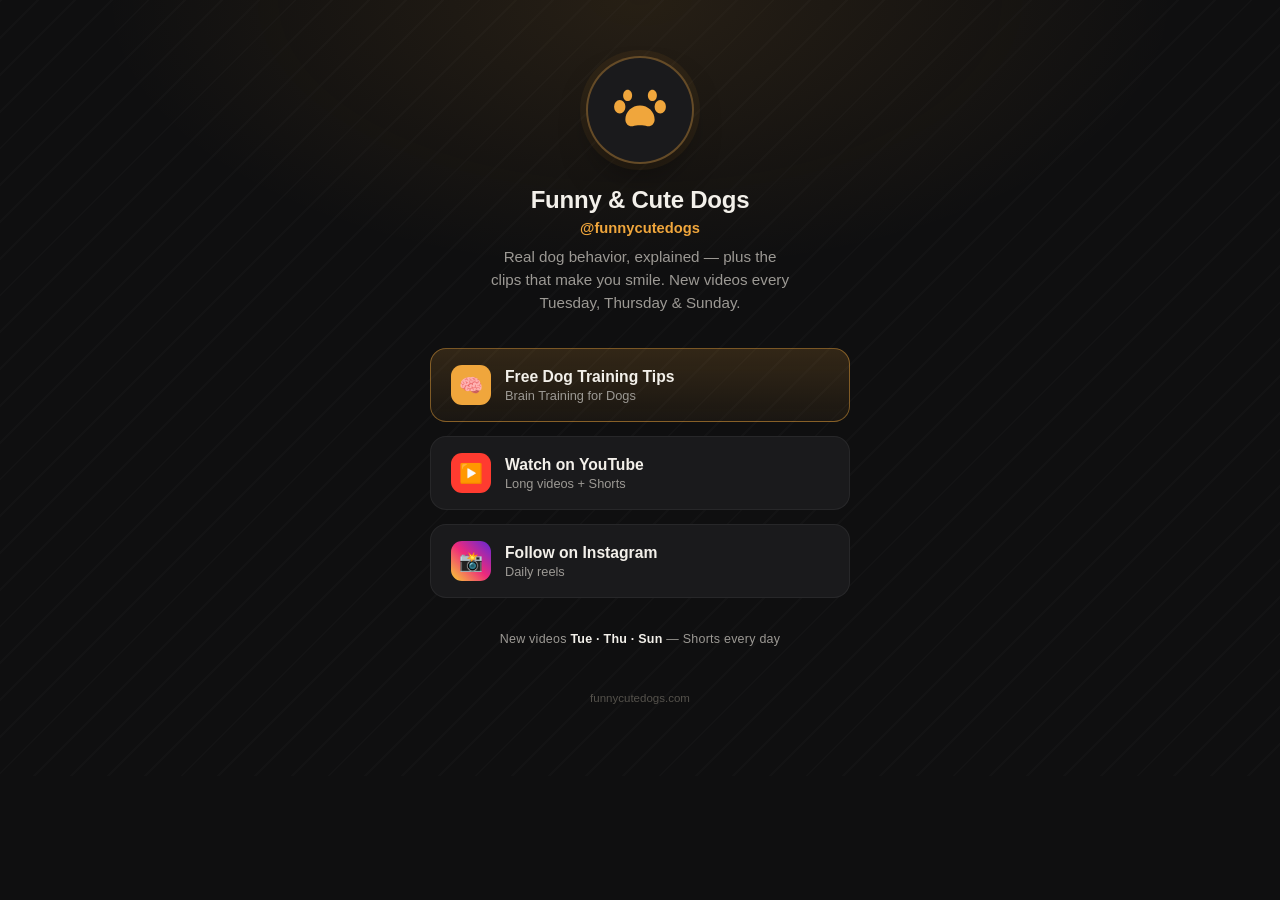
==== site/index.html @ 69202fb5 "feat: add bio-link landing page (funnycutedogs.com) on Cloudflare Pages" ====
<!DOCTYPE html>
<html lang="en">
<head>
<meta charset="UTF-8">
<meta name="viewport" content="width=device-width, initial-scale=1.0">
<title>Funny & Cute Dogs</title>
<meta name="description" content="Daily dog videos, behavior facts, and training tips.">
<style>
  :root {
    --bg: #0f0f10;
    --bg-soft: #1a1a1c;
    --paper: #ffffff;
    --ink: #f3f0ea;
    --ink-dim: #9c9994;
    --amber: #f0a63c;
    --amber-soft: rgba(240, 166, 60, 0.14);
  }

  * { box-sizing: border-box; }

  html, body {
    margin: 0;
    padding: 0;
    min-height: 100%;
    background: var(--bg);
  }

  body {
    font-family: -apple-system, BlinkMacSystemFont, "Segoe UI", Roboto, Helvetica, Arial, sans-serif;
    color: var(--ink);
    display: flex;
    justify-content: center;
    padding: 56px 20px 72px;
    background:
      radial-gradient(60% 50% at 50% 0%, rgba(240, 166, 60, 0.10), transparent 70%),
      repeating-linear-gradient(135deg, rgba(255,255,255,0.015) 0 2px, transparent 2px 26px),
      var(--bg);
  }

  .page {
    width: 100%;
    max-width: 420px;
  }

  .badge {
    width: 108px;
    height: 108px;
    margin: 0 auto 22px;
    border-radius: 50%;
    background: var(--bg-soft);
    border: 2px solid rgba(240, 166, 60, 0.35);
    display: flex;
    align-items: center;
    justify-content: center;
    box-shadow: 0 0 0 6px rgba(240,166,60,0.06), 0 18px 40px -18px rgba(0,0,0,0.7);
  }

  .badge svg { width: 54px; height: 54px; }

  h1 {
    text-align: center;
    font-size: 1.5rem;
    font-weight: 700;
    letter-spacing: -0.01em;
    margin: 0 0 6px;
  }

  .handle {
    text-align: center;
    color: var(--amber);
    font-weight: 600;
    font-size: 0.92rem;
    margin: 0 0 10px;
  }

  .tagline {
    text-align: center;
    color: var(--ink-dim);
    font-size: 0.95rem;
    line-height: 1.5;
    margin: 0 auto 34px;
    max-width: 300px;
  }

  .links {
    display: flex;
    flex-direction: column;
    gap: 14px;
  }

  .link {
    display: flex;
    align-items: center;
    gap: 14px;
    padding: 16px 20px;
    border-radius: 16px;
    background: var(--bg-soft);
    border: 1px solid rgba(255,255,255,0.06);
    text-decoration: none;
    color: var(--ink);
    transition: transform 0.15s ease, border-color 0.15s ease, background 0.15s ease;
  }

  .link:hover {
    transform: translateY(-2px);
    border-color: rgba(240, 166, 60, 0.4);
    background: #202022;
  }

  .link:active { transform: translateY(0); }

  .link .icon {
    width: 40px;
    height: 40px;
    flex: none;
    border-radius: 11px;
    display: flex;
    align-items: center;
    justify-content: center;
    font-size: 1.2rem;
  }

  .link .text {
    display: flex;
    flex-direction: column;
    gap: 2px;
    min-width: 0;
  }

  .link .label {
    font-weight: 600;
    font-size: 0.98rem;
  }

  .link .sub {
    font-size: 0.8rem;
    color: var(--ink-dim);
  }

  .link.featured {
    background: linear-gradient(180deg, rgba(240,166,60,0.16), rgba(240,166,60,0.05));
    border-color: rgba(240, 166, 60, 0.45);
  }

  .link.featured .icon { background: var(--amber); color: #1a1206; }
  .link.youtube .icon { background: #ff3b30; }
  .link.instagram .icon { background: linear-gradient(45deg, #f9ce34, #ee2a7b, #6228d7); }

  .cadence {
    text-align: center;
    margin-top: 34px;
    font-size: 0.78rem;
    color: var(--ink-dim);
    letter-spacing: 0.02em;
  }

  .cadence strong { color: var(--ink); }

  footer {
    text-align: center;
    margin-top: 46px;
    font-size: 0.72rem;
    color: #55524c;
  }
</style>
</head>
<body>
  <div class="page">
    <div class="badge">
      <svg viewBox="0 0 24 24" fill="none" xmlns="http://www.w3.org/2000/svg">
        <path d="M8.5 5.5c0 1.4-.9 2.5-2 2.5s-2-1.1-2-2.5S5.4 3 6.5 3s2 1.1 2 2.5Z" fill="#f0a63c"/>
        <path d="M19.5 5.5c0 1.4-.9 2.5-2 2.5s-2-1.1-2-2.5S16.4 3 17.5 3s2 1.1 2 2.5Z" fill="#f0a63c"/>
        <path d="M5.5 10.5c0 1.66-1.12 3-2.5 3S.5 12.16.5 10.5 1.62 7.5 3 7.5s2.5 1.34 2.5 3Z" fill="#f0a63c"/>
        <path d="M23.5 10.5c0 1.66-1.12 3-2.5 3s-2.5-1.34-2.5-3S19.62 7.5 21 7.5s2.5 1.34 2.5 3Z" fill="#f0a63c"/>
        <path d="M12 10c-3.6 0-6.5 2.8-6.5 6.2 0 1.9 1.5 3.3 3.3 3 .9-.15 1.9-.4 3.2-.4s2.3.25 3.2.4c1.8.3 3.3-1.1 3.3-3C18.5 12.8 15.6 10 12 10Z" fill="#f0a63c"/>
      </svg>
    </div>

    <h1>Funny &amp; Cute Dogs</h1>
    <p class="handle">@funnycutedogs</p>
    <p class="tagline">Real dog behavior, explained &mdash; plus the clips that make you smile. New videos every Tuesday, Thursday &amp; Sunday.</p>

    <div class="links">
      <a class="link featured" href="/go/dogtraining">
        <span class="icon">🧠</span>
        <span class="text">
          <span class="label">Free Dog Training Tips</span>
          <span class="sub">Brain Training for Dogs</span>
        </span>
      </a>

      <a class="link youtube" href="https://www.youtube.com/@funnycutedogs" target="_blank" rel="noopener">
        <span class="icon">▶️</span>
        <span class="text">
          <span class="label">Watch on YouTube</span>
          <span class="sub">Long videos + Shorts</span>
        </span>
      </a>

      <a class="link instagram" href="https://www.instagram.com/dogslover_petslover/" target="_blank" rel="noopener">
        <span class="icon">📸</span>
        <span class="text">
          <span class="label">Follow on Instagram</span>
          <span class="sub">Daily reels</span>
        </span>
      </a>
    </div>

    <p class="cadence">New videos <strong>Tue &middot; Thu &middot; Sun</strong> &mdash; Shorts every day</p>

    <footer>funnycutedogs.com</footer>
  </div>
</body>
</html>
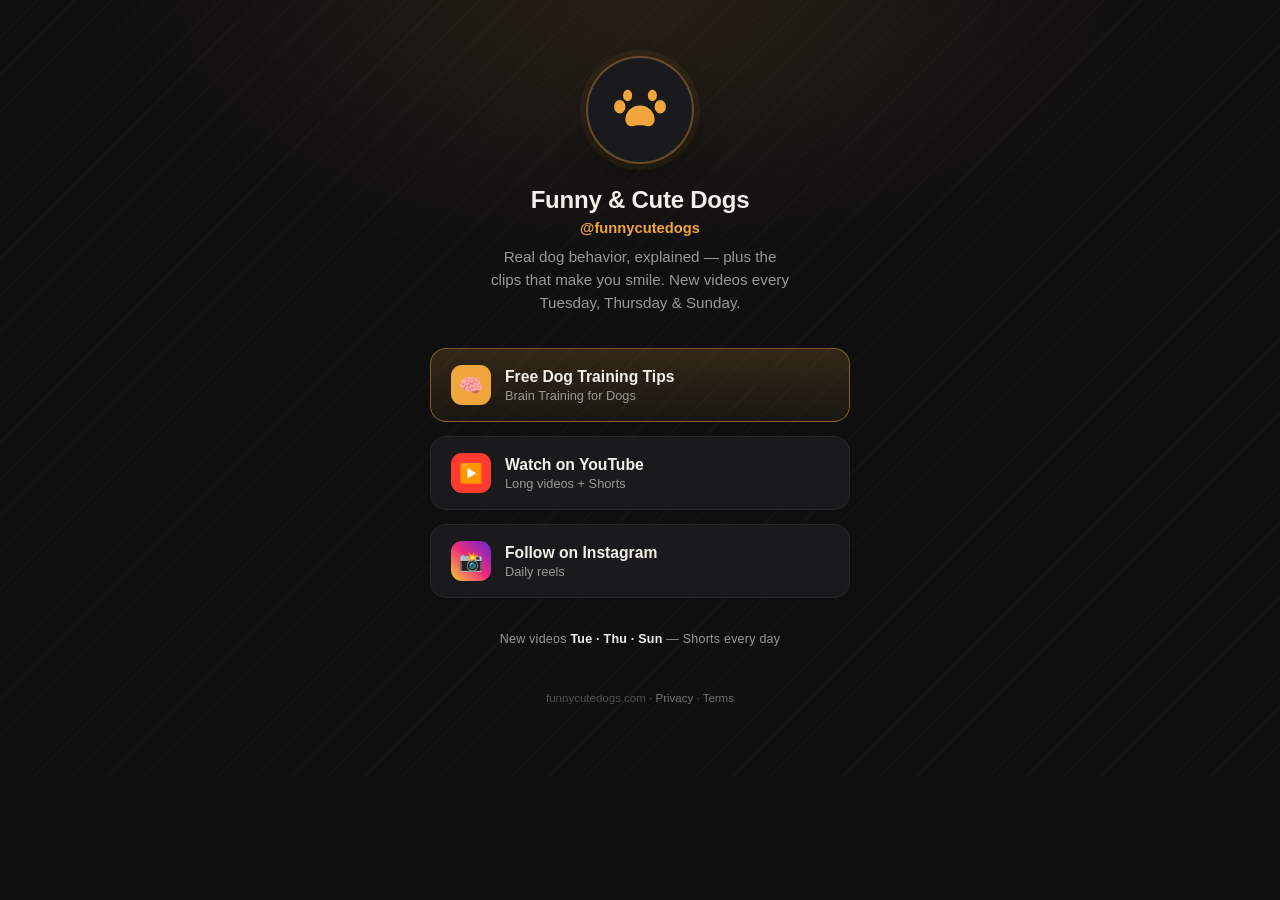
==== commit 616fb6d1: "feat(site): add Privacy Policy and Terms of Service pages The TikTok developer portal requires publi" ====
--- a/site/index.html
+++ b/site/index.html
@@ -162,6 +162,9 @@
     font-size: 0.72rem;
     color: #55524c;
   }
+
+  footer a { color: #77736c; text-decoration: none; }
+  footer a:hover { color: var(--amber); }
 </style>
 </head>
 <body>
@@ -208,7 +211,7 @@
 
     <p class="cadence">New videos <strong>Tue &middot; Thu &middot; Sun</strong> &mdash; Shorts every day</p>
 
-    <footer>funnycutedogs.com</footer>
+    <footer>funnycutedogs.com &middot; <a href="/privacy/">Privacy</a> &middot; <a href="/terms/">Terms</a></footer>
   </div>
 </body>
 </html>
